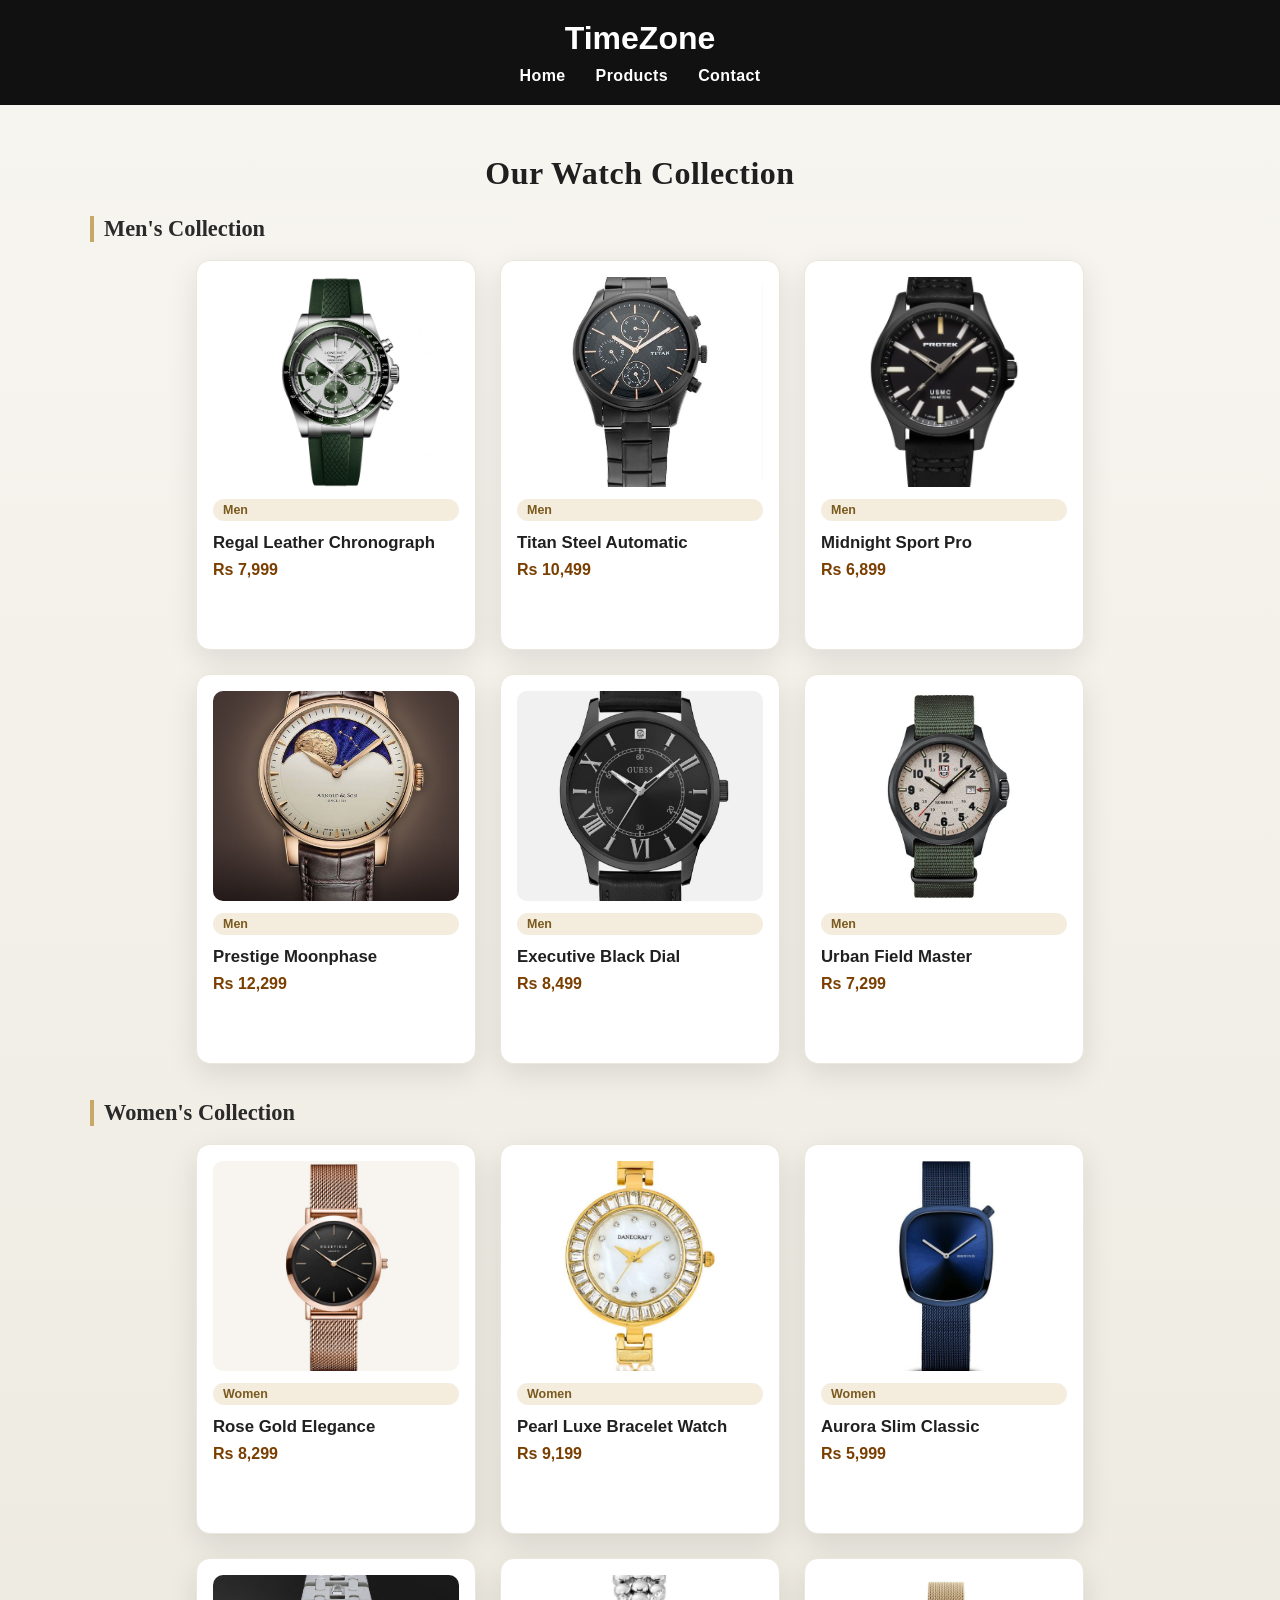
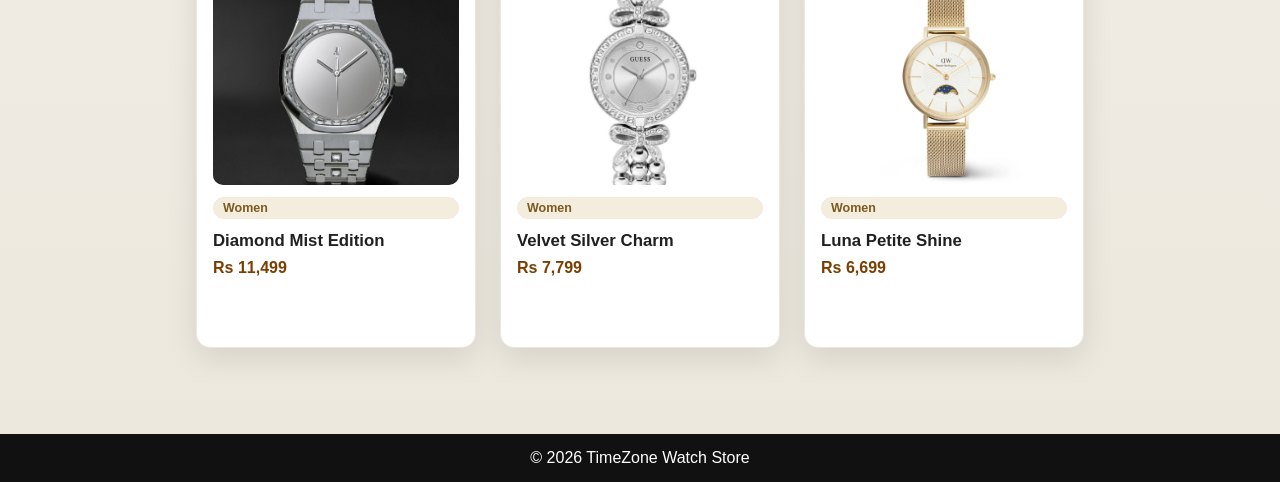
==== products.html @ 2ac9d075 "Add files via upload" ====
<!DOCTYPE html>
<html lang="en">
<head>
    <meta charset="UTF-8">
    <meta name="viewport" content="width=device-width, initial-scale=1.0">
    <title>TimeZone - Products</title>
    <link rel="stylesheet" href="style.css">
</head>
<body>

<header>
    <h1>TimeZone</h1>
    <nav>
        <ul>
            <li><a href="index.html" target="_blank" rel="noopener noreferrer">Home</a></li>
            <li><a href="products.html" target="_blank" rel="noopener noreferrer">Products</a></li>
            <li><a href="contact.html" target="_blank" rel="noopener noreferrer">Contact</a></li>
        </ul>
    </nav>
</header>

<section class="products">
    <h2>Our Watch Collection</h2>

    <div class="product-group">
        <h3>Men's Collection</h3>
        <div class="product-container">
            <div class="product-card">
                <img src="Regal Leather Chronograph.jpg" alt="Regal Leather Chronograph">
                <span class="product-tag">Men</span>
                <h4>Regal Leather Chronograph</h4>
                <p>Rs 7,999</p>
            </div>

            <div class="product-card">
                <img src="Titan Steel Automatic.jpg" alt="Titan Steel Automatic">
                <span class="product-tag">Men</span>
                <h4>Titan Steel Automatic</h4>
                <p>Rs 10,499</p>
            </div>

            <div class="product-card">
                <img src="Midnight Sport Pro.jpg" alt="Midnight Sport Pro">
                <span class="product-tag">Men</span>
                <h4>Midnight Sport Pro</h4>
                <p>Rs 6,899</p>
            </div>

            <div class="product-card">
                <img src="Prestige Moonphase.jpg" alt="Prestige Moonphase">
                <span class="product-tag">Men</span>
                <h4>Prestige Moonphase</h4>
                <p>Rs 12,299</p>
            </div>

            <div class="product-card">
                <img src="Executive Black Dial.jpg" alt="Executive Black Dial">
                <span class="product-tag">Men</span>
                <h4>Executive Black Dial</h4>
                <p>Rs 8,499</p>
            </div>

            <div class="product-card">
                <img src="Urban Field Master.jpg" alt="Urban Field Master">
                <span class="product-tag">Men</span>
                <h4>Urban Field Master</h4>
                <p>Rs 7,299</p>
            </div>
        </div>
    </div>

    <div class="product-group">
        <h3>Women's Collection</h3>
        <div class="product-container">
            <div class="product-card">
                <img src="Rose Gold Elegance.jpg" alt="Rose Gold Elegance">
                <span class="product-tag">Women</span>
                <h4>Rose Gold Elegance</h4>
                <p>Rs 8,299</p>
            </div>

            <div class="product-card">
                <img src="Pearl Luxe Bracelet Watch.jpg" alt="Pearl Luxe Bracelet Watch">
                <span class="product-tag">Women</span>
                <h4>Pearl Luxe Bracelet Watch</h4>
                <p>Rs 9,199</p>
            </div>

            <div class="product-card">
                <img src="Aurora Slim Classic.jpg" alt="Aurora Slim Classic">
                <span class="product-tag">Women</span>
                <h4>Aurora Slim Classic</h4>
                <p>Rs 5,999</p>
            </div>

            <div class="product-card">
                <img src="Diamond Mist Edition.jpg" alt="Diamond Mist Edition">
                <span class="product-tag">Women</span>
                <h4>Diamond Mist Edition</h4>
                <p>Rs 11,499</p>
            </div>

            <div class="product-card">
                <img src="Velvet Silver Charm.jpg" alt="Velvet Silver Charm">
                <span class="product-tag">Women</span>
                <h4>Velvet Silver Charm</h4>
                <p>Rs 7,799</p>
            </div>

            <div class="product-card">
                <img src="Luna Petite Shine.jpg" alt="Luna Petite Shine">
                <span class="product-tag">Women</span>
                <h4>Luna Petite Shine</h4>
                <p>Rs 6,699</p>
            </div>
        </div>
    </div>
</section>

<footer>
    <p>&copy; 2026 TimeZone Watch Store</p>
</footer>

</body>
</html>
---- style.css ----
* {
    margin: 0;
    padding: 0;
    box-sizing: border-box;
    font-family: "Trebuchet MS", "Segoe UI", sans-serif;
}

body {
    background-color: #f4f4f4;
    color: #1f1f1f;
}

/* Header */
header {
    background-color: #111;
    color: white;
    padding: 20px;
    text-align: center;
}

nav ul {
    list-style: none;
    display: flex;
    justify-content: center;
    margin-top: 10px;
}

nav ul li {
    margin: 0 15px;
}

nav ul li a {
    text-decoration: none;
    color: white;
    font-weight: bold;
    letter-spacing: 0.4px;
}

nav ul li a:hover {
    color: #d6b46f;
}

/* Banner */
.banner {
    background: linear-gradient(135deg, #1f1f1f, #3f3f3f);
    color: white;
    padding: 60px;
    text-align: center;
}

/* Home Page */
.home-hero {
    display: grid;
    grid-template-columns: 1.1fr 1fr;
    gap: 28px;
    align-items: center;
    text-align: left;
    background: linear-gradient(120deg, #111 0%, #2a2a2a 55%, #3a3122 100%);
}

.home-hero-content h2 {
    font-family: Georgia, "Times New Roman", serif;
    font-size: 2.3rem;
    margin: 10px 0 14px;
    line-height: 1.2;
}

.hero-kicker {
    font-size: 0.85rem;
    letter-spacing: 2px;
    text-transform: uppercase;
    color: #d6b46f;
}

.hero-subtext {
    max-width: 540px;
    color: #e5e2db;
    margin-bottom: 22px;
    line-height: 1.6;
}

.hero-btn {
    display: inline-block;
    background-color: #d6b46f;
    color: #151515;
    font-weight: 700;
    padding: 11px 20px;
    border-radius: 999px;
    text-decoration: none;
}

.hero-btn:hover {
    background-color: #e9c882;
}

.home-hero-image img {
    display: block;
    width: 100%;
    height: 360px;
    object-fit: cover;
    object-position: center 28%;
    border-radius: 14px;
    box-shadow: 0 18px 30px rgba(0, 0, 0, 0.35);
}

.home-story {
    max-width: 900px;
    margin: 42px auto 20px;
    text-align: center;
    padding: 0 20px;
}

.home-story h3 {
    font-family: Georgia, "Times New Roman", serif;
    font-size: 1.75rem;
    margin-bottom: 12px;
    color: #252525;
}

.home-story p {
    color: #4a4a4a;
    line-height: 1.7;
}

.home-about-watches {
    max-width: 900px;
    margin: 6px auto 26px;
    text-align: center;
    padding: 0 20px;
}

.home-about-watches h3 {
    font-family: Georgia, "Times New Roman", serif;
    font-size: 1.4rem;
    margin-bottom: 8px;
    color: #252525;
}

.home-about-watches p {
    color: #4a4a4a;
    line-height: 1.7;
}

.home-highlights {
    max-width: 1100px;
    margin: 28px auto 45px;
    padding: 0 20px;
    display: grid;
    grid-template-columns: repeat(3, minmax(240px, 1fr));
    gap: 20px;
}

.highlight-card {
    background: #fff;
    border: 1px solid #ece7db;
    border-radius: 14px;
    overflow: hidden;
    box-shadow: 0 10px 25px rgba(0, 0, 0, 0.08);
}

.highlight-card img {
    display: block;
    width: 100%;
    height: 200px;
    object-fit: cover;
    object-position: center;
}

.highlight-card h4 {
    font-family: Georgia, "Times New Roman", serif;
    font-size: 1.1rem;
    margin: 14px 14px 8px;
}

.highlight-card p {
    margin: 0 14px 16px;
    color: #565656;
    line-height: 1.5;
}

/* Products */
.products {
    padding: 50px 20px;
    text-align: center;
    background: linear-gradient(180deg, #f7f5f0 0%, #ece8de 100%);
}

.products h2 {
    font-family: Georgia, "Times New Roman", serif;
    font-size: 2rem;
    margin-bottom: 24px;
    letter-spacing: 0.5px;
}

.product-group {
    max-width: 1100px;
    margin: 0 auto 36px;
}

.product-group h3 {
    font-family: Georgia, "Times New Roman", serif;
    font-size: 1.4rem;
    color: #2a2a2a;
    margin: 10px 0 18px;
    text-align: left;
    border-left: 4px solid #c8a866;
    padding-left: 10px;
}

.product-container {
    display: flex;
    justify-content: center;
    gap: 24px;
    flex-wrap: wrap;
}

.product-card {
    background: #ffffff;
    padding: 16px;
    width: 280px;
    min-height: 390px;
    display: flex;
    flex-direction: column;
    border-radius: 14px;
    box-shadow: 0 10px 30px rgba(0, 0, 0, 0.1);
    border: 1px solid #ece7db;
    transition: transform 0.25s ease, box-shadow 0.25s ease;
    text-align: left;
}

.product-card:hover {
    transform: translateY(-6px);
    box-shadow: 0 14px 34px rgba(0, 0, 0, 0.16);
}

.product-card img {
    display: block;
    width: 100%;
    height: 210px;
    margin: 0 auto;
    object-fit: cover;
    object-position: center;
    border-radius: 10px;
}

.product-tag {
    display: inline-block;
    margin-top: 12px;
    padding: 4px 10px;
    background-color: #f4ecdc;
    color: #7a5a1e;
    font-size: 0.78rem;
    border-radius: 999px;
    font-weight: 600;
}

.product-card h4 {
    margin: 12px 0 8px;
    font-size: 1.05rem;
    color: #202020;
}

.product-card p {
    color: #7a3f00;
    font-weight: 700;
    font-size: 1rem;
}

/* Contact */
.contact {
    padding: 40px;
    text-align: center;
}

form {
    max-width: 400px;
    margin: auto;
    display: flex;
    flex-direction: column;
}

input,
textarea {
    margin: 10px 0;
    padding: 10px;
}

button {
    padding: 10px;
    background-color: #111;
    color: white;
    border: none;
    cursor: pointer;
}

button:hover {
    background-color: #b6862f;
}

/* Footer */
footer {
    background-color: #111;
    color: white;
    text-align: center;
    padding: 15px;
}

/* Responsive Design */
@media (max-width: 900px) {
    .home-hero {
        grid-template-columns: 1fr;
        text-align: center;
        padding: 45px 20px;
    }

    .hero-subtext {
        margin-left: auto;
        margin-right: auto;
    }

    .home-hero-image img {
        height: 300px;
        object-position: center 35%;
    }

    .home-highlights {
        grid-template-columns: 1fr;
    }

    .highlight-card img {
        height: 220px;
    }
}

@media (max-width: 768px) {
    nav ul {
        flex-direction: column;
    }

    .product-group h3 {
        text-align: center;
        border-left: 0;
        border-bottom: 2px solid #c8a866;
        display: inline-block;
        padding: 0 0 6px;
    }

    .product-container {
        flex-direction: column;
        align-items: center;
    }
}
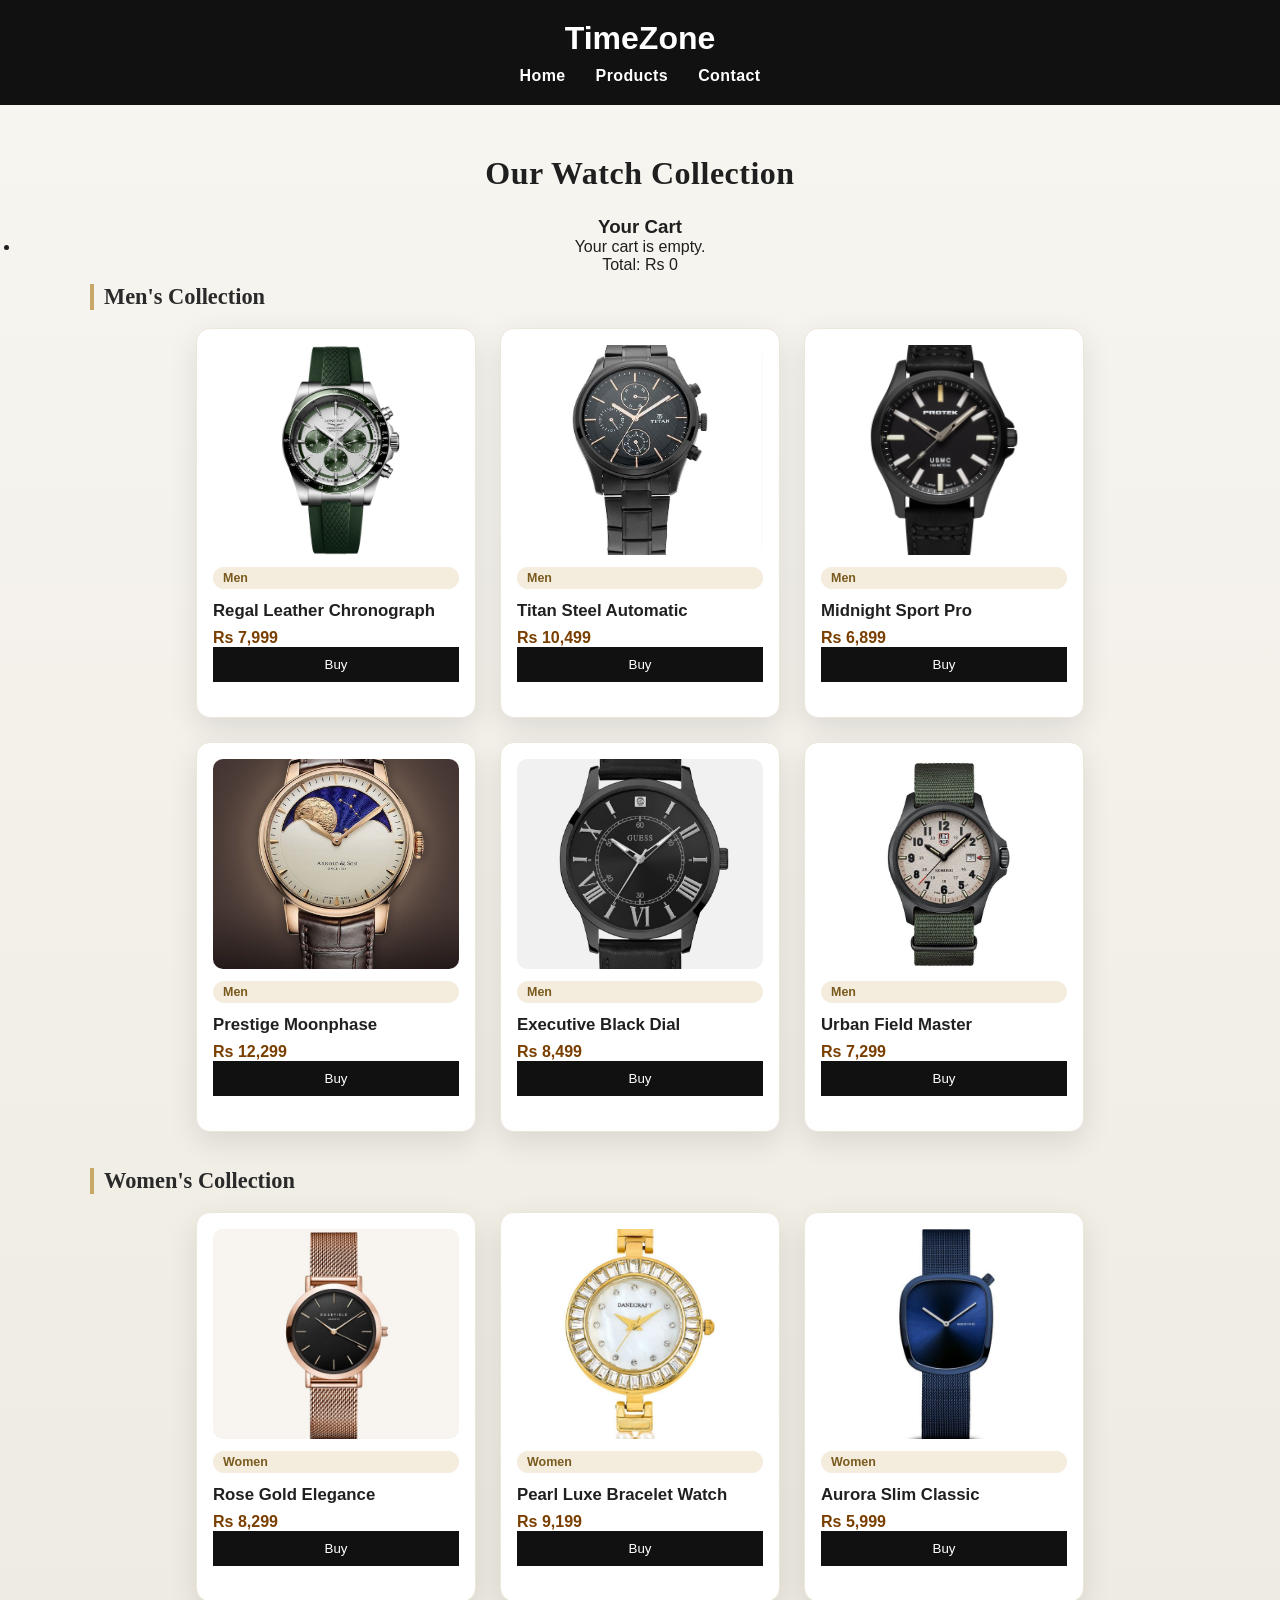
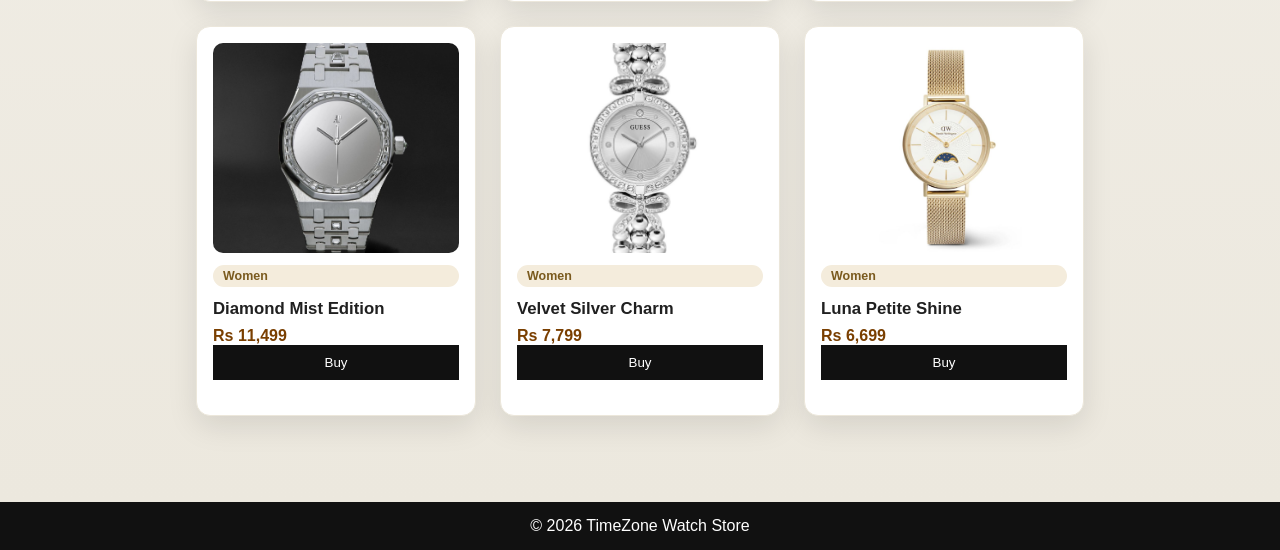
==== commit 24190e25: "Add shopping cart section and functionality" ====
--- a/products.html
+++ b/products.html
@@ -21,6 +21,11 @@
 
 <section class="products">
     <h2>Our Watch Collection</h2>
+    <section class="cart-section" aria-label="Shopping cart">
+        <h3>Your Cart</h3>
+        <ul id="cartItems"></ul>
+        <p class="cart-total">Total: <span id="cartTotal">Rs 0</span></p>
+    </section>
 
     <div class="product-group">
         <h3>Men's Collection</h3>
@@ -30,6 +35,7 @@
                 <span class="product-tag">Men</span>
                 <h4>Regal Leather Chronograph</h4>
                 <p>Rs 7,999</p>
+                <button class="buy-btn" type="button">Buy</button>
             </div>
 
             <div class="product-card">
@@ -37,6 +43,7 @@
                 <span class="product-tag">Men</span>
                 <h4>Titan Steel Automatic</h4>
                 <p>Rs 10,499</p>
+                <button class="buy-btn" type="button">Buy</button>
             </div>
 
             <div class="product-card">
@@ -44,6 +51,7 @@
                 <span class="product-tag">Men</span>
                 <h4>Midnight Sport Pro</h4>
                 <p>Rs 6,899</p>
+                <button class="buy-btn" type="button">Buy</button>
             </div>
 
             <div class="product-card">
@@ -51,6 +59,7 @@
                 <span class="product-tag">Men</span>
                 <h4>Prestige Moonphase</h4>
                 <p>Rs 12,299</p>
+                <button class="buy-btn" type="button">Buy</button>
             </div>
 
             <div class="product-card">
@@ -58,6 +67,7 @@
                 <span class="product-tag">Men</span>
                 <h4>Executive Black Dial</h4>
                 <p>Rs 8,499</p>
+                <button class="buy-btn" type="button">Buy</button>
             </div>
 
             <div class="product-card">
@@ -65,6 +75,7 @@
                 <span class="product-tag">Men</span>
                 <h4>Urban Field Master</h4>
                 <p>Rs 7,299</p>
+                <button class="buy-btn" type="button">Buy</button>
             </div>
         </div>
     </div>
@@ -77,6 +88,7 @@
                 <span class="product-tag">Women</span>
                 <h4>Rose Gold Elegance</h4>
                 <p>Rs 8,299</p>
+                <button class="buy-btn" type="button">Buy</button>
             </div>
 
             <div class="product-card">
@@ -84,6 +96,7 @@
                 <span class="product-tag">Women</span>
                 <h4>Pearl Luxe Bracelet Watch</h4>
                 <p>Rs 9,199</p>
+                <button class="buy-btn" type="button">Buy</button>
             </div>
 
             <div class="product-card">
@@ -91,6 +104,7 @@
                 <span class="product-tag">Women</span>
                 <h4>Aurora Slim Classic</h4>
                 <p>Rs 5,999</p>
+                <button class="buy-btn" type="button">Buy</button>
             </div>
 
             <div class="product-card">
@@ -98,6 +112,7 @@
                 <span class="product-tag">Women</span>
                 <h4>Diamond Mist Edition</h4>
                 <p>Rs 11,499</p>
+                <button class="buy-btn" type="button">Buy</button>
             </div>
 
             <div class="product-card">
@@ -105,6 +120,7 @@
                 <span class="product-tag">Women</span>
                 <h4>Velvet Silver Charm</h4>
                 <p>Rs 7,799</p>
+                <button class="buy-btn" type="button">Buy</button>
             </div>
 
             <div class="product-card">
@@ -112,6 +128,7 @@
                 <span class="product-tag">Women</span>
                 <h4>Luna Petite Shine</h4>
                 <p>Rs 6,699</p>
+                <button class="buy-btn" type="button">Buy</button>
             </div>
         </div>
     </div>
@@ -121,5 +138,60 @@
     <p>&copy; 2026 TimeZone Watch Store</p>
 </footer>
 
+<script>
+    const cartItemsEl = document.getElementById("cartItems");
+    const cartTotalEl = document.getElementById("cartTotal");
+    const cart = {};
+
+    function formatRupees(amount) {
+        return "Rs " + amount.toLocaleString("en-IN");
+    }
+
+    function getPriceFromText(text) {
+        return Number(text.replace(/[^\d]/g, ""));
+    }
+
+    function renderCart() {
+        cartItemsEl.innerHTML = "";
+        let total = 0;
+        const names = Object.keys(cart);
+
+        if (names.length === 0) {
+            cartItemsEl.innerHTML = "<li class='empty-cart'>Your cart is empty.</li>";
+            cartTotalEl.textContent = formatRupees(0);
+            return;
+        }
+
+        names.forEach((name) => {
+            const item = cart[name];
+            total += item.price * item.qty;
+
+            const li = document.createElement("li");
+            li.textContent = name + " x" + item.qty + " - " + formatRupees(item.price * item.qty);
+            cartItemsEl.appendChild(li);
+        });
+
+        cartTotalEl.textContent = formatRupees(total);
+    }
+
+    document.querySelectorAll(".buy-btn").forEach((btn) => {
+        btn.addEventListener("click", () => {
+            const card = btn.closest(".product-card");
+            const name = card.querySelector("h4").textContent.trim();
+            const priceText = card.querySelector("p").textContent.trim();
+            const price = getPriceFromText(priceText);
+
+            if (!cart[name]) {
+                cart[name] = { price, qty: 0 };
+            }
+
+            cart[name].qty += 1;
+            renderCart();
+        });
+    });
+
+    renderCart();
+</script>
+
 </body>
 </html>
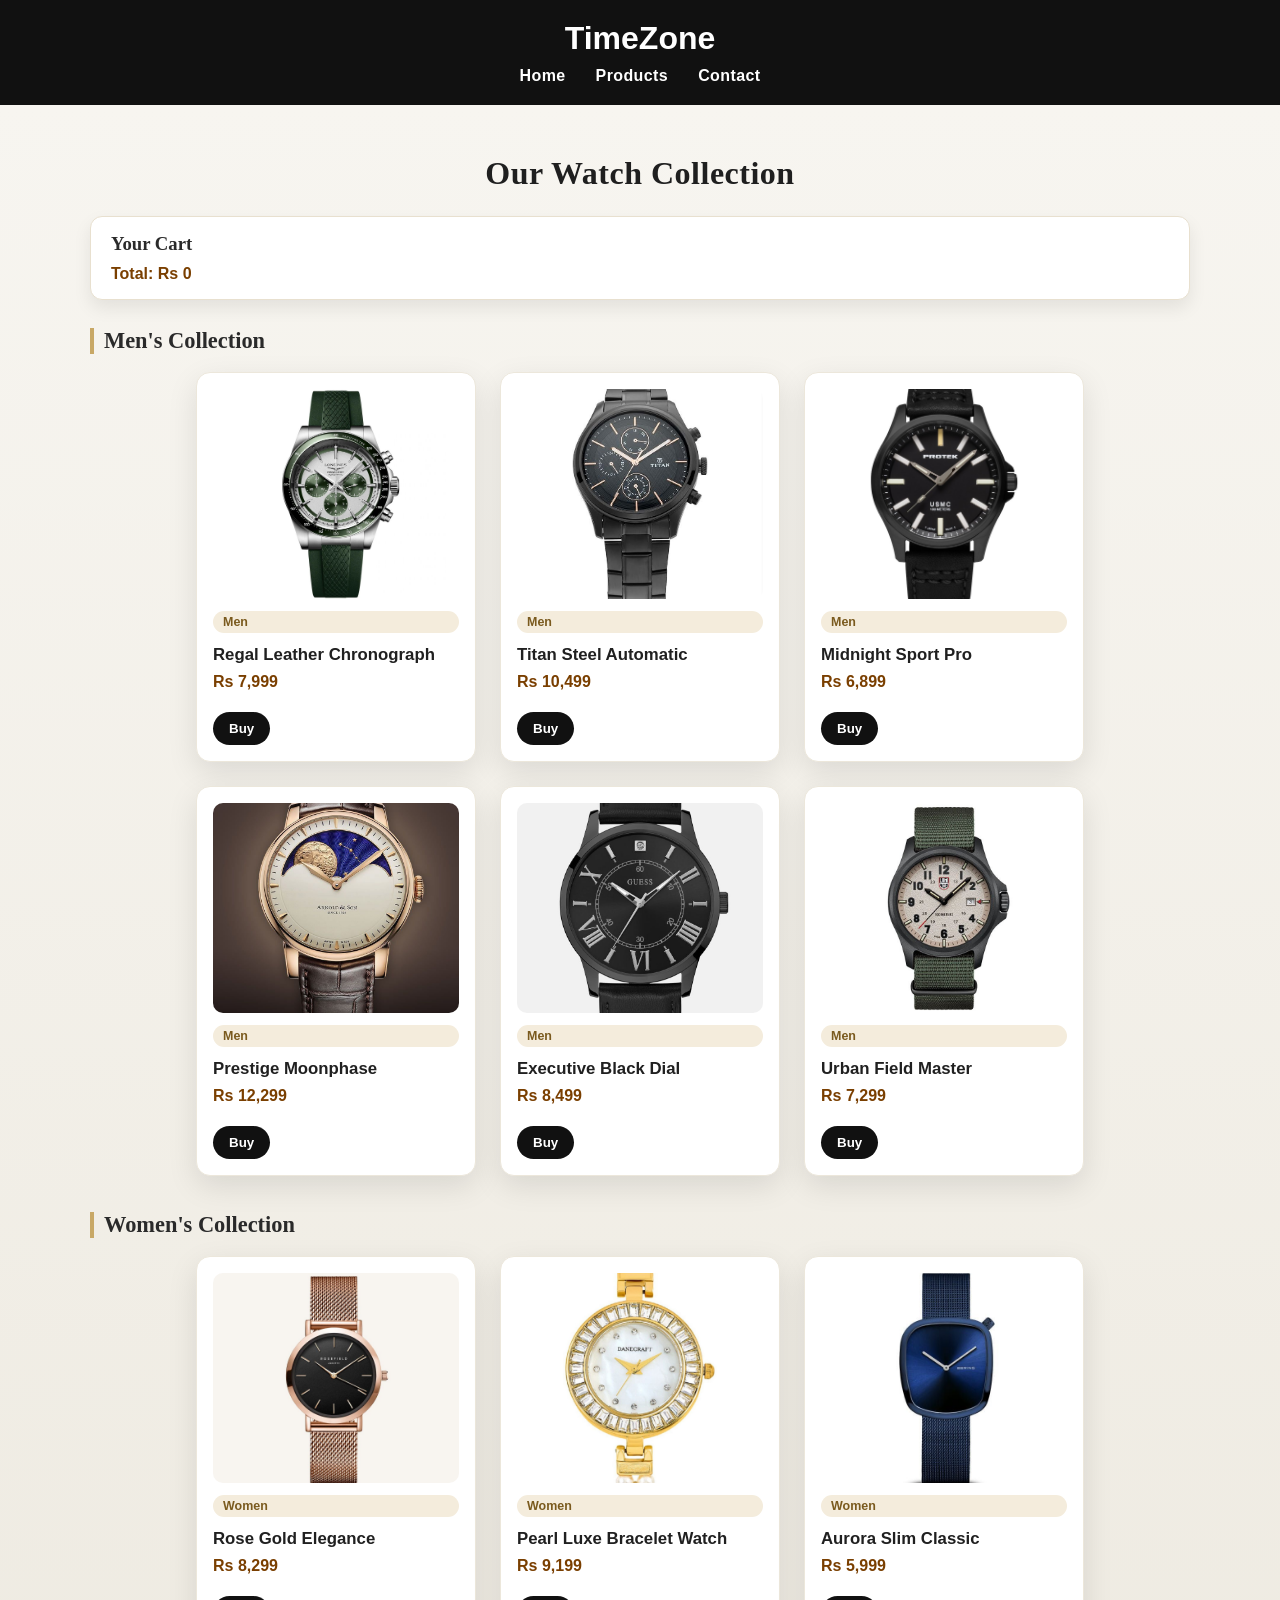
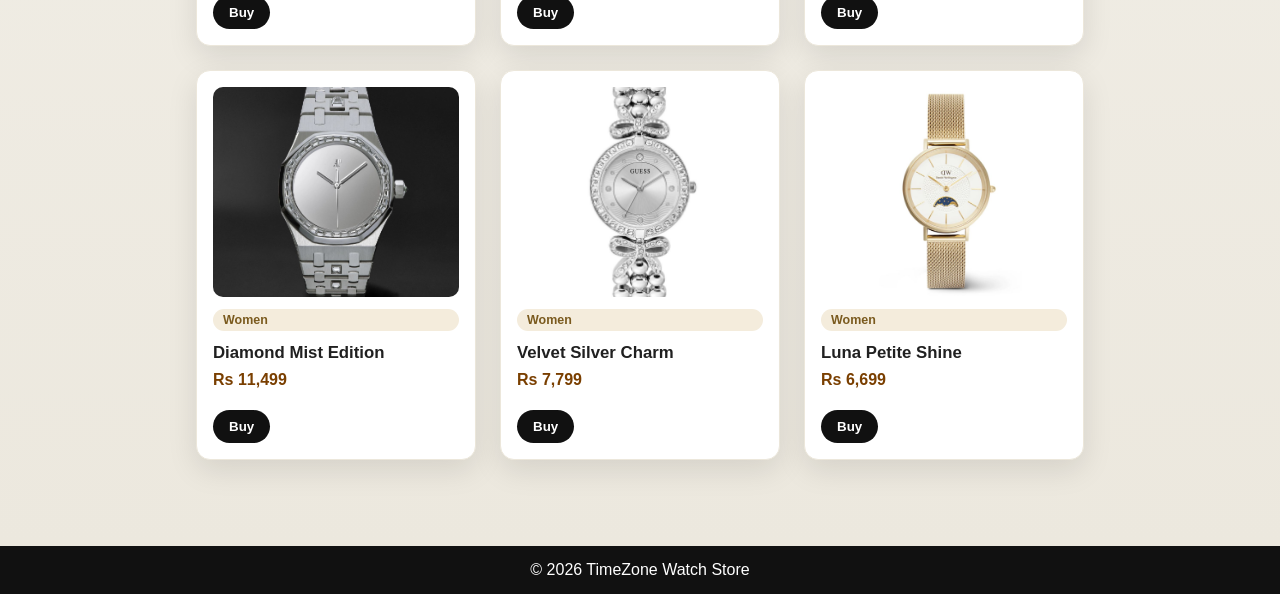
==== commit 68391c99: "Remove shopping cart script from products.html Removed the entire shopping cart script functionality" ====
--- a/products.html
+++ b/products.html
@@ -138,60 +138,7 @@
     <p>&copy; 2026 TimeZone Watch Store</p>
 </footer>
 
-<script>
-    const cartItemsEl = document.getElementById("cartItems");
-    const cartTotalEl = document.getElementById("cartTotal");
-    const cart = {};
 
-    function formatRupees(amount) {
-        return "Rs " + amount.toLocaleString("en-IN");
-    }
-
-    function getPriceFromText(text) {
-        return Number(text.replace(/[^\d]/g, ""));
-    }
-
-    function renderCart() {
-        cartItemsEl.innerHTML = "";
-        let total = 0;
-        const names = Object.keys(cart);
-
-        if (names.length === 0) {
-            cartItemsEl.innerHTML = "<li class='empty-cart'>Your cart is empty.</li>";
-            cartTotalEl.textContent = formatRupees(0);
-            return;
-        }
-
-        names.forEach((name) => {
-            const item = cart[name];
-            total += item.price * item.qty;
-
-            const li = document.createElement("li");
-            li.textContent = name + " x" + item.qty + " - " + formatRupees(item.price * item.qty);
-            cartItemsEl.appendChild(li);
-        });
-
-        cartTotalEl.textContent = formatRupees(total);
-    }
-
-    document.querySelectorAll(".buy-btn").forEach((btn) => {
-        btn.addEventListener("click", () => {
-            const card = btn.closest(".product-card");
-            const name = card.querySelector("h4").textContent.trim();
-            const priceText = card.querySelector("p").textContent.trim();
-            const price = getPriceFromText(priceText);
-
-            if (!cart[name]) {
-                cart[name] = { price, qty: 0 };
-            }
-
-            cart[name].qty += 1;
-            renderCart();
-        });
-    });
-
-    renderCart();
-</script>
 
 </body>
 </html>
--- a/style.css
+++ b/style.css
@@ -1,353 +1,418 @@
-* {
-    margin: 0;
-    padding: 0;
-    box-sizing: border-box;
-    font-family: "Trebuchet MS", "Segoe UI", sans-serif;
-}
-
-body {
-    background-color: #f4f4f4;
-    color: #1f1f1f;
-}
-
-/* Header */
-header {
-    background-color: #111;
-    color: white;
-    padding: 20px;
-    text-align: center;
-}
-
-nav ul {
-    list-style: none;
-    display: flex;
-    justify-content: center;
-    margin-top: 10px;
-}
-
-nav ul li {
-    margin: 0 15px;
-}
-
-nav ul li a {
-    text-decoration: none;
-    color: white;
-    font-weight: bold;
-    letter-spacing: 0.4px;
-}
-
-nav ul li a:hover {
-    color: #d6b46f;
-}
-
-/* Banner */
-.banner {
-    background: linear-gradient(135deg, #1f1f1f, #3f3f3f);
-    color: white;
-    padding: 60px;
-    text-align: center;
-}
-
-/* Home Page */
-.home-hero {
-    display: grid;
-    grid-template-columns: 1.1fr 1fr;
-    gap: 28px;
-    align-items: center;
-    text-align: left;
-    background: linear-gradient(120deg, #111 0%, #2a2a2a 55%, #3a3122 100%);
-}
-
-.home-hero-content h2 {
-    font-family: Georgia, "Times New Roman", serif;
-    font-size: 2.3rem;
-    margin: 10px 0 14px;
-    line-height: 1.2;
-}
-
-.hero-kicker {
-    font-size: 0.85rem;
-    letter-spacing: 2px;
-    text-transform: uppercase;
-    color: #d6b46f;
-}
-
-.hero-subtext {
-    max-width: 540px;
-    color: #e5e2db;
-    margin-bottom: 22px;
-    line-height: 1.6;
-}
-
-.hero-btn {
-    display: inline-block;
-    background-color: #d6b46f;
-    color: #151515;
-    font-weight: 700;
-    padding: 11px 20px;
-    border-radius: 999px;
-    text-decoration: none;
-}
-
-.hero-btn:hover {
-    background-color: #e9c882;
-}
-
-.home-hero-image img {
-    display: block;
-    width: 100%;
-    height: 360px;
-    object-fit: cover;
-    object-position: center 28%;
-    border-radius: 14px;
-    box-shadow: 0 18px 30px rgba(0, 0, 0, 0.35);
-}
-
-.home-story {
-    max-width: 900px;
-    margin: 42px auto 20px;
-    text-align: center;
-    padding: 0 20px;
-}
-
-.home-story h3 {
-    font-family: Georgia, "Times New Roman", serif;
-    font-size: 1.75rem;
-    margin-bottom: 12px;
-    color: #252525;
-}
-
-.home-story p {
-    color: #4a4a4a;
-    line-height: 1.7;
-}
-
-.home-about-watches {
-    max-width: 900px;
-    margin: 6px auto 26px;
-    text-align: center;
-    padding: 0 20px;
-}
-
-.home-about-watches h3 {
-    font-family: Georgia, "Times New Roman", serif;
-    font-size: 1.4rem;
-    margin-bottom: 8px;
-    color: #252525;
-}
-
-.home-about-watches p {
-    color: #4a4a4a;
-    line-height: 1.7;
-}
-
-.home-highlights {
-    max-width: 1100px;
-    margin: 28px auto 45px;
-    padding: 0 20px;
-    display: grid;
-    grid-template-columns: repeat(3, minmax(240px, 1fr));
-    gap: 20px;
-}
-
-.highlight-card {
-    background: #fff;
-    border: 1px solid #ece7db;
-    border-radius: 14px;
-    overflow: hidden;
-    box-shadow: 0 10px 25px rgba(0, 0, 0, 0.08);
-}
-
-.highlight-card img {
-    display: block;
-    width: 100%;
-    height: 200px;
-    object-fit: cover;
-    object-position: center;
-}
-
-.highlight-card h4 {
-    font-family: Georgia, "Times New Roman", serif;
-    font-size: 1.1rem;
-    margin: 14px 14px 8px;
-}
-
-.highlight-card p {
-    margin: 0 14px 16px;
-    color: #565656;
-    line-height: 1.5;
-}
-
-/* Products */
-.products {
-    padding: 50px 20px;
-    text-align: center;
-    background: linear-gradient(180deg, #f7f5f0 0%, #ece8de 100%);
-}
-
-.products h2 {
-    font-family: Georgia, "Times New Roman", serif;
-    font-size: 2rem;
-    margin-bottom: 24px;
-    letter-spacing: 0.5px;
-}
-
-.product-group {
-    max-width: 1100px;
-    margin: 0 auto 36px;
-}
-
-.product-group h3 {
-    font-family: Georgia, "Times New Roman", serif;
-    font-size: 1.4rem;
-    color: #2a2a2a;
-    margin: 10px 0 18px;
-    text-align: left;
-    border-left: 4px solid #c8a866;
-    padding-left: 10px;
-}
-
-.product-container {
-    display: flex;
-    justify-content: center;
-    gap: 24px;
-    flex-wrap: wrap;
-}
-
-.product-card {
-    background: #ffffff;
-    padding: 16px;
-    width: 280px;
-    min-height: 390px;
-    display: flex;
-    flex-direction: column;
-    border-radius: 14px;
-    box-shadow: 0 10px 30px rgba(0, 0, 0, 0.1);
-    border: 1px solid #ece7db;
-    transition: transform 0.25s ease, box-shadow 0.25s ease;
-    text-align: left;
-}
-
-.product-card:hover {
-    transform: translateY(-6px);
-    box-shadow: 0 14px 34px rgba(0, 0, 0, 0.16);
-}
-
-.product-card img {
-    display: block;
-    width: 100%;
-    height: 210px;
-    margin: 0 auto;
-    object-fit: cover;
-    object-position: center;
-    border-radius: 10px;
-}
-
-.product-tag {
-    display: inline-block;
-    margin-top: 12px;
-    padding: 4px 10px;
-    background-color: #f4ecdc;
-    color: #7a5a1e;
-    font-size: 0.78rem;
-    border-radius: 999px;
-    font-weight: 600;
-}
-
-.product-card h4 {
-    margin: 12px 0 8px;
-    font-size: 1.05rem;
-    color: #202020;
-}
-
-.product-card p {
-    color: #7a3f00;
-    font-weight: 700;
-    font-size: 1rem;
-}
-
-/* Contact */
-.contact {
-    padding: 40px;
-    text-align: center;
-}
-
-form {
-    max-width: 400px;
-    margin: auto;
-    display: flex;
-    flex-direction: column;
-}
-
-input,
-textarea {
-    margin: 10px 0;
-    padding: 10px;
-}
-
-button {
-    padding: 10px;
-    background-color: #111;
-    color: white;
-    border: none;
-    cursor: pointer;
-}
-
-button:hover {
-    background-color: #b6862f;
-}
-
-/* Footer */
-footer {
-    background-color: #111;
-    color: white;
-    text-align: center;
-    padding: 15px;
-}
-
-/* Responsive Design */
-@media (max-width: 900px) {
-    .home-hero {
-        grid-template-columns: 1fr;
-        text-align: center;
-        padding: 45px 20px;
-    }
-
-    .hero-subtext {
-        margin-left: auto;
-        margin-right: auto;
-    }
-
-    .home-hero-image img {
-        height: 300px;
-        object-position: center 35%;
-    }
-
-    .home-highlights {
-        grid-template-columns: 1fr;
-    }
-
-    .highlight-card img {
-        height: 220px;
-    }
-}
-
-@media (max-width: 768px) {
-    nav ul {
-        flex-direction: column;
-    }
-
-    .product-group h3 {
-        text-align: center;
-        border-left: 0;
-        border-bottom: 2px solid #c8a866;
-        display: inline-block;
-        padding: 0 0 6px;
-    }
-
-    .product-container {
-        flex-direction: column;
-        align-items: center;
-    }
-}
-
+* {
+    margin: 0;
+    padding: 0;
+    box-sizing: border-box;
+    font-family: "Trebuchet MS", "Segoe UI", sans-serif;
+}
+
+body {
+    background-color: #f4f4f4;
+    color: #1f1f1f;
+}
+
+/* Header */
+header {
+    background-color: #111;
+    color: white;
+    padding: 20px;
+    text-align: center;
+}
+
+nav ul {
+    list-style: none;
+    display: flex;
+    justify-content: center;
+    margin-top: 10px;
+}
+
+nav ul li {
+    margin: 0 15px;
+}
+
+nav ul li a {
+    text-decoration: none;
+    color: white;
+    font-weight: bold;
+    letter-spacing: 0.4px;
+}
+
+nav ul li a:hover {
+    color: #d6b46f;
+}
+
+/* Banner */
+.banner {
+    background: linear-gradient(135deg, #1f1f1f, #3f3f3f);
+    color: white;
+    padding: 60px;
+    text-align: center;
+}
+
+/* Home Page */
+.home-hero {
+    display: grid;
+    grid-template-columns: 1.1fr 1fr;
+    gap: 28px;
+    align-items: center;
+    text-align: left;
+    background: linear-gradient(120deg, #111 0%, #2a2a2a 55%, #3a3122 100%);
+}
+
+.home-hero-content h2 {
+    font-family: Georgia, "Times New Roman", serif;
+    font-size: 2.3rem;
+    margin: 10px 0 14px;
+    line-height: 1.2;
+}
+
+.hero-kicker {
+    font-size: 0.85rem;
+    letter-spacing: 2px;
+    text-transform: uppercase;
+    color: #d6b46f;
+}
+
+.hero-subtext {
+    max-width: 540px;
+    color: #e5e2db;
+    margin-bottom: 22px;
+    line-height: 1.6;
+}
+
+.hero-btn {
+    display: inline-block;
+    background-color: #d6b46f;
+    color: #151515;
+    font-weight: 700;
+    padding: 11px 20px;
+    border-radius: 999px;
+    text-decoration: none;
+}
+
+.hero-btn:hover {
+    background-color: #e9c882;
+}
+
+.home-hero-image img {
+    display: block;
+    width: 100%;
+    height: 360px;
+    object-fit: cover;
+    object-position: center 28%;
+    border-radius: 14px;
+    box-shadow: 0 18px 30px rgba(0, 0, 0, 0.35);
+}
+
+.home-story {
+    max-width: 900px;
+    margin: 42px auto 20px;
+    text-align: center;
+    padding: 0 20px;
+}
+
+.home-story h3 {
+    font-family: Georgia, "Times New Roman", serif;
+    font-size: 1.75rem;
+    margin-bottom: 12px;
+    color: #252525;
+}
+
+.home-story p {
+    color: #4a4a4a;
+    line-height: 1.7;
+}
+
+.home-about-watches {
+    max-width: 900px;
+    margin: 6px auto 26px;
+    text-align: center;
+    padding: 0 20px;
+}
+
+.home-about-watches h3 {
+    font-family: Georgia, "Times New Roman", serif;
+    font-size: 1.4rem;
+    margin-bottom: 8px;
+    color: #252525;
+}
+
+.home-about-watches p {
+    color: #4a4a4a;
+    line-height: 1.7;
+}
+
+.home-highlights {
+    max-width: 1100px;
+    margin: 28px auto 45px;
+    padding: 0 20px;
+    display: grid;
+    grid-template-columns: repeat(3, minmax(240px, 1fr));
+    gap: 20px;
+}
+
+.highlight-card {
+    background: #fff;
+    border: 1px solid #ece7db;
+    border-radius: 14px;
+    overflow: hidden;
+    box-shadow: 0 10px 25px rgba(0, 0, 0, 0.08);
+}
+
+.highlight-card img {
+    display: block;
+    width: 100%;
+    height: 200px;
+    object-fit: cover;
+    object-position: center;
+}
+
+.highlight-card h4 {
+    font-family: Georgia, "Times New Roman", serif;
+    font-size: 1.1rem;
+    margin: 14px 14px 8px;
+}
+
+.highlight-card p {
+    margin: 0 14px 16px;
+    color: #565656;
+    line-height: 1.5;
+}
+
+/* Products */
+.products {
+    padding: 50px 20px;
+    text-align: center;
+    background: linear-gradient(180deg, #f7f5f0 0%, #ece8de 100%);
+}
+
+.products h2 {
+    font-family: Georgia, "Times New Roman", serif;
+    font-size: 2rem;
+    margin-bottom: 24px;
+    letter-spacing: 0.5px;
+}
+
+.cart-section {
+    max-width: 1100px;
+    margin: 0 auto 28px;
+    background: #fff;
+    border: 1px solid #e8e0cf;
+    border-radius: 12px;
+    padding: 16px 20px;
+    text-align: left;
+    box-shadow: 0 8px 18px rgba(0, 0, 0, 0.08);
+}
+
+.cart-section h3 {
+    font-family: Georgia, "Times New Roman", serif;
+    margin-bottom: 10px;
+    color: #2a2a2a;
+}
+
+#cartItems {
+    list-style: none;
+    margin: 0;
+    padding: 0;
+}
+
+#cartItems li {
+    padding: 7px 0;
+    border-bottom: 1px solid #efe8d7;
+    color: #333;
+}
+
+#cartItems li:last-child {
+    border-bottom: 0;
+}
+
+.empty-cart {
+    color: #686868;
+}
+
+.cart-total {
+    margin-top: 10px;
+    font-weight: 700;
+    color: #7a3f00;
+}
+
+.product-group {
+    max-width: 1100px;
+    margin: 0 auto 36px;
+}
+
+.product-group h3 {
+    font-family: Georgia, "Times New Roman", serif;
+    font-size: 1.4rem;
+    color: #2a2a2a;
+    margin: 10px 0 18px;
+    text-align: left;
+    border-left: 4px solid #c8a866;
+    padding-left: 10px;
+}
+
+.product-container {
+    display: flex;
+    justify-content: center;
+    gap: 24px;
+    flex-wrap: wrap;
+}
+
+.product-card {
+    background: #ffffff;
+    padding: 16px;
+    width: 280px;
+    min-height: 390px;
+    display: flex;
+    flex-direction: column;
+    border-radius: 14px;
+    box-shadow: 0 10px 30px rgba(0, 0, 0, 0.1);
+    border: 1px solid #ece7db;
+    transition: transform 0.25s ease, box-shadow 0.25s ease;
+    text-align: left;
+}
+
+.product-card:hover {
+    transform: translateY(-6px);
+    box-shadow: 0 14px 34px rgba(0, 0, 0, 0.16);
+}
+
+.product-card img {
+    display: block;
+    width: 100%;
+    height: 210px;
+    margin: 0 auto;
+    object-fit: cover;
+    object-position: center;
+    border-radius: 10px;
+}
+
+.product-tag {
+    display: inline-block;
+    margin-top: 12px;
+    padding: 4px 10px;
+    background-color: #f4ecdc;
+    color: #7a5a1e;
+    font-size: 0.78rem;
+    border-radius: 999px;
+    font-weight: 600;
+}
+
+.product-card h4 {
+    margin: 12px 0 8px;
+    font-size: 1.05rem;
+    color: #202020;
+}
+
+.product-card p {
+    color: #7a3f00;
+    font-weight: 700;
+    font-size: 1rem;
+    margin-bottom: 12px;
+}
+
+.buy-btn {
+    margin-top: auto;
+    align-self: flex-start;
+    padding: 9px 16px;
+    border: 0;
+    border-radius: 999px;
+    background: #111;
+    color: #fff;
+    font-weight: 700;
+    cursor: pointer;
+    transition: background-color 0.2s ease;
+}
+
+.buy-btn:hover {
+    background: #b6862f;
+}
+
+/* Contact */
+.contact {
+    padding: 40px;
+    text-align: center;
+}
+
+form {
+    max-width: 400px;
+    margin: auto;
+    display: flex;
+    flex-direction: column;
+}
+
+input,
+textarea {
+    margin: 10px 0;
+    padding: 10px;
+}
+
+button {
+    padding: 10px;
+    background-color: #111;
+    color: white;
+    border: none;
+    cursor: pointer;
+}
+
+button:hover {
+    background-color: #b6862f;
+}
+
+/* Footer */
+footer {
+    background-color: #111;
+    color: white;
+    text-align: center;
+    padding: 15px;
+}
+
+/* Responsive Design */
+@media (max-width: 900px) {
+    .home-hero {
+        grid-template-columns: 1fr;
+        text-align: center;
+        padding: 45px 20px;
+    }
+
+    .hero-subtext {
+        margin-left: auto;
+        margin-right: auto;
+    }
+
+    .home-hero-image img {
+        height: 300px;
+        object-position: center 35%;
+    }
+
+    .home-highlights {
+        grid-template-columns: 1fr;
+    }
+
+    .highlight-card img {
+        height: 220px;
+    }
+}
+
+@media (max-width: 768px) {
+    nav ul {
+        flex-direction: column;
+    }
+
+    .product-group h3 {
+        text-align: center;
+        border-left: 0;
+        border-bottom: 2px solid #c8a866;
+        display: inline-block;
+        padding: 0 0 6px;
+    }
+
+    .product-container {
+        flex-direction: column;
+        align-items: center;
+    }
+
+    .cart-section {
+        text-align: center;
+    }
+}
+
